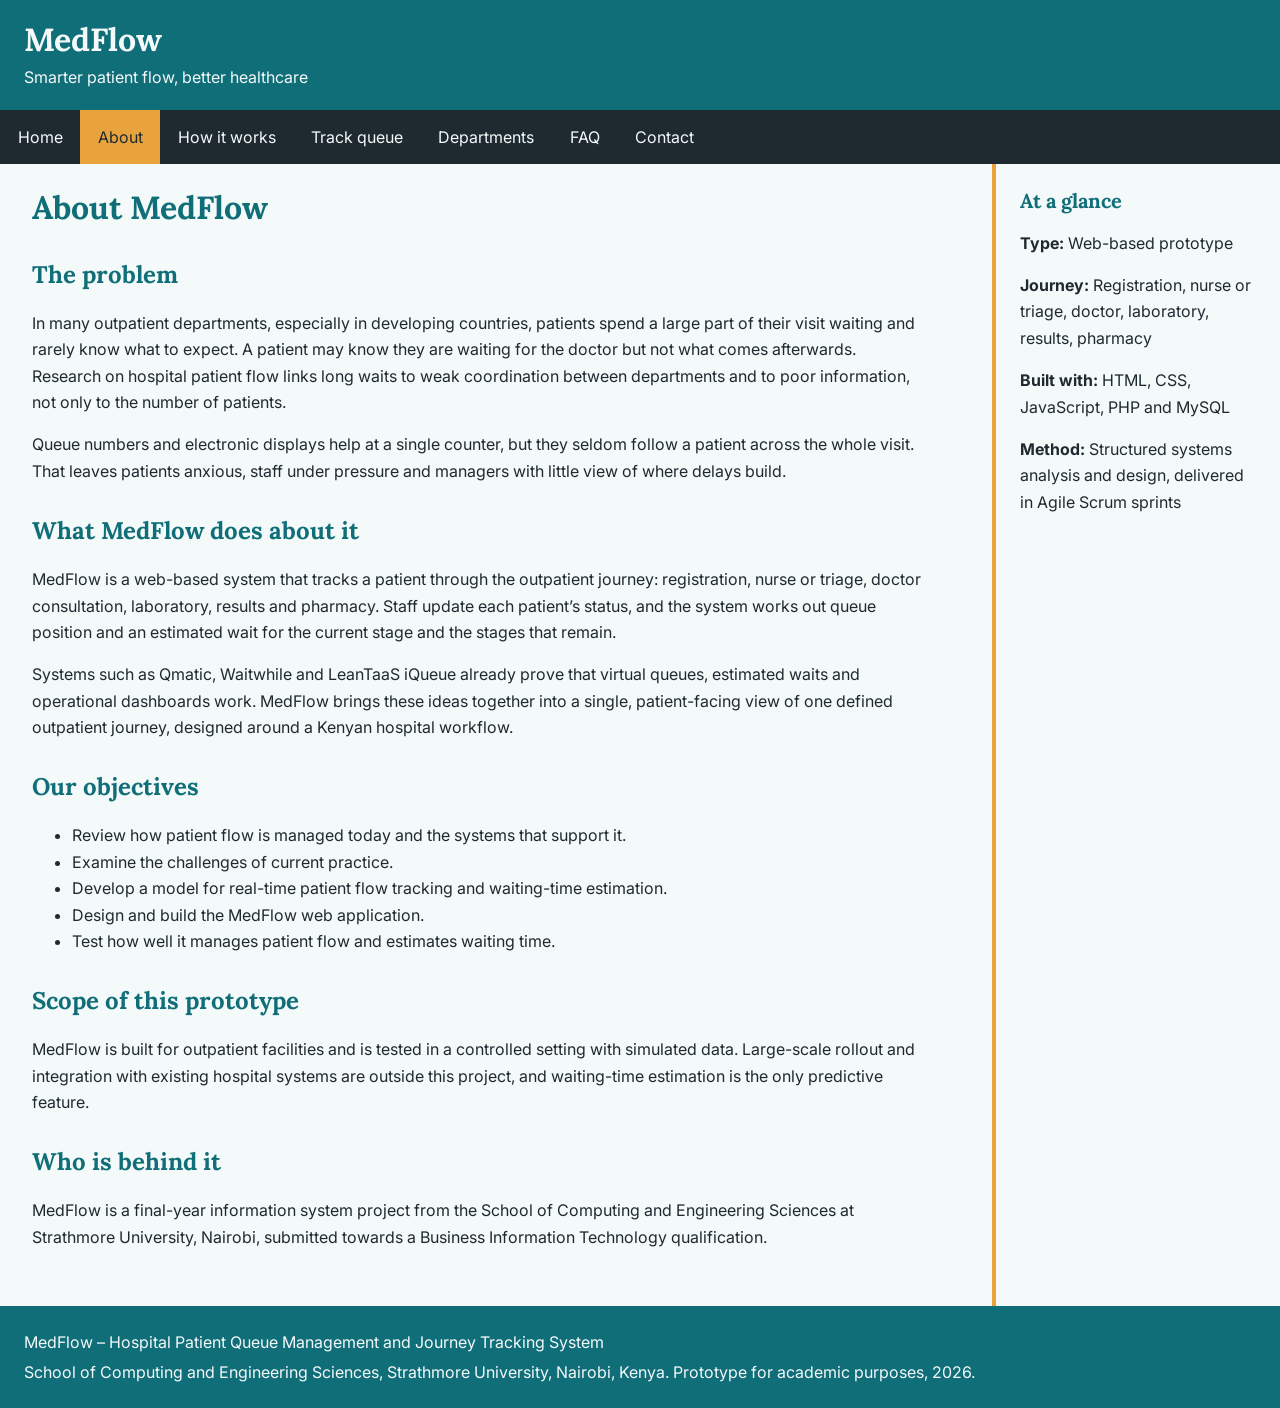
==== about.html @ 9db52949 "Add HTML pages for About, Contact, Departments, FAQ, How It Works, and Track Queue" ====
<!DOCTYPE html>
<html lang="en">
<head>
  <meta charset="utf-8">
  <meta name="viewport" content="width=device-width, initial-scale=1">
  <title>About – MedFlow</title>
  <meta name="description" content="MedFlow is a web-based patient queue and journey tracking system for outpatient hospital visits.">
  <link rel="preconnect" href="https://fonts.googleapis.com">
  <link rel="preconnect" href="https://fonts.gstatic.com" crossorigin>
  <link rel="stylesheet" href="https://fonts.googleapis.com/css2?family=Inter:wght@400;600&amp;family=Lora:wght@600;700&amp;display=swap">
  <link rel="stylesheet" href="css/style.css">
</head>
<body>
  <header>
    <h1>MedFlow</h1>
    <p>Smarter patient flow, better healthcare</p>
  </header>
  <nav aria-label="Main">
    <ul>
      <li><a href="index.html">Home</a></li>
      <li><a href="about.html" aria-current="page">About</a></li>
      <li><a href="how-it-works.html">How it works</a></li>
      <li><a href="track-queue.html">Track queue</a></li>
      <li><a href="departments.html">Departments</a></li>
      <li><a href="faq.html">FAQ</a></li>
      <li><a href="contact.html">Contact</a></li>
    </ul>
  </nav>
  <main>
    <h1>About MedFlow</h1>

    <h2>The problem</h2>
    <p>In many outpatient departments, especially in developing countries, patients spend a large part of their visit waiting and rarely know what to expect. A patient may know they are waiting for the doctor but not what comes afterwards. Research on hospital patient flow links long waits to weak coordination between departments and to poor information, not only to the number of patients.</p>
    <p>Queue numbers and electronic displays help at a single counter, but they seldom follow a patient across the whole visit. That leaves patients anxious, staff under pressure and managers with little view of where delays build.</p>

    <h2>What MedFlow does about it</h2>
    <p>MedFlow is a web-based system that tracks a patient through the outpatient journey: registration, nurse or triage, doctor consultation, laboratory, results and pharmacy. Staff update each patient’s status, and the system works out queue position and an estimated wait for the current stage and the stages that remain.</p>
    <p>Systems such as Qmatic, Waitwhile and LeanTaaS iQueue already prove that virtual queues, estimated waits and operational dashboards work. MedFlow brings these ideas together into a single, patient-facing view of one defined outpatient journey, designed around a Kenyan hospital workflow.</p>

    <h2>Our objectives</h2>
    <ul>
      <li>Review how patient flow is managed today and the systems that support it.</li>
      <li>Examine the challenges of current practice.</li>
      <li>Develop a model for real-time patient flow tracking and waiting-time estimation.</li>
      <li>Design and build the MedFlow web application.</li>
      <li>Test how well it manages patient flow and estimates waiting time.</li>
    </ul>

    <h2>Scope of this prototype</h2>
    <p>MedFlow is built for outpatient facilities and is tested in a controlled setting with simulated data. Large-scale rollout and integration with existing hospital systems are outside this project, and waiting-time estimation is the only predictive feature.</p>

    <h2>Who is behind it</h2>
    <p>MedFlow is a final-year information system project from the School of Computing and Engineering Sciences at Strathmore University, Nairobi, submitted towards a Business Information Technology qualification.</p>

  </main>
  <aside>
    <h2>At a glance</h2>
    <p><strong>Type:</strong> Web-based prototype</p>
    <p><strong>Journey:</strong> Registration, nurse or triage, doctor, laboratory, results, pharmacy</p>
    <p><strong>Built with:</strong> HTML, CSS, JavaScript, PHP and MySQL</p>
    <p><strong>Method:</strong> Structured systems analysis and design, delivered in Agile Scrum sprints</p>

  </aside>
  <footer>
    <p>MedFlow – Hospital Patient Queue Management and Journey Tracking System</p>
    <p>School of Computing and Engineering Sciences, Strathmore University, Nairobi, Kenya. Prototype for academic purposes, 2026.</p>
  </footer>
</body>
</html>
---- css/style.css ----
/* House style — main #0F6E78 ground #F4F9FA ink #1F2A30 accent #E8A33D
   headings: Lora, serif   body: Inter, sans-serif */

/* 1 · house style */
* { box-sizing: border-box; }
body {
  margin: 0;
  background: #F4F9FA;
  color: #1F2A30;
  font-family: Inter, sans-serif;
  line-height: 1.65;
}
h1, h2, h3 { font-family: Lora, serif; color: #0F6E78; line-height: 1.25; }
h2 { margin-top: 2rem; }
a { color: #0F6E78; text-underline-offset: 3px; }
a:focus-visible, button:focus-visible, input:focus-visible,
select:focus-visible, textarea:focus-visible, summary:focus-visible {
  outline: 3px solid #E8A33D;
  outline-offset: 2px;
}
header { grid-area: header; background: #0F6E78; color: #F4F9FA; padding: 1.25rem 1.5rem; }
header h1 { color: #F4F9FA; margin: 0; font-size: 2rem; }
header p { margin: 0.25rem 0 0; }
footer { grid-area: footer; background: #0F6E78; color: #F4F9FA; padding: 1.25rem 1.5rem; }
footer p { margin: 0.2rem 0; }
img, input, select, textarea { max-width: 100%; }

/* 2 · layout */
body {
  display: grid;
  grid-template-columns: minmax(0, 1fr) 18rem;
  grid-template-areas:
    "header header"
    "nav    nav"
    "main   aside"
    "footer footer";
}
nav { grid-area: nav; background: #1F2A30; position: sticky; top: 0; z-index: 10; }
nav ul { display: flex; list-style: none; margin: 0; padding: 0; }
nav a {
  display: block;
  padding: 0.85rem 1.1rem;
  color: #F4F9FA;
  text-decoration: none;
}
nav a:hover, nav a[aria-current="page"] { background: #E8A33D; color: #1F2A30; }
main { grid-area: main; padding: 1.5rem 2rem 2.5rem; max-width: 60rem; }
main h1 { margin-top: 0; }
aside {
  grid-area: aside;
  padding: 1.5rem;
  border-left: 4px solid #E8A33D;
}
aside h2 { margin-top: 0; font-size: 1.25rem; }
.cards { display: flex; flex-wrap: wrap; gap: 1rem; margin: 1rem 0; }
.card {
  flex: 1 1 14rem;
  padding: 1rem 1.25rem;
  border: 1px solid #0F6E78;
  border-top: 5px solid #E8A33D;
}
.card h3 { margin-top: 0; }
.table-scroll { overflow-x: auto; margin: 1rem 0; }

/* 3 · track-queue.html — journey table and status badges */
.journey { border-collapse: collapse; width: 100%; min-width: 34rem; }
.journey caption { text-align: left; font-weight: 600; padding-bottom: 0.5rem; }
.journey th, .journey td { border: 1px solid #0F6E78; padding: 0.6rem 0.8rem; text-align: left; }
.journey thead th { background: #0F6E78; color: #F4F9FA; }
.badge { display: inline-block; padding: 0.1rem 0.7rem; border: 1px solid #0F6E78; }
.badge-done { background: #0F6E78; color: #F4F9FA; }
.badge-now { background: #E8A33D; color: #1F2A30; border-color: #E8A33D; font-weight: 600; }
.badge-pending { background: #F4F9FA; color: #1F2A30; }
.patient-summary { padding: 1rem 1.25rem; border: 1px solid #0F6E78; border-left: 5px solid #0F6E78; }
.patient-summary p { margin: 0.2rem 0; }

/* 4 · contact.html, faq.html, how-it-works.html — form, details, steps */
form { display: grid; gap: 0.9rem; max-width: 34rem; }
label { font-weight: 600; display: block; margin-bottom: 0.25rem; }
input, select, textarea {
  width: 100%;
  padding: 0.6rem 0.7rem;
  border: 1px solid #1F2A30;
  background: #F4F9FA;
  color: #1F2A30;
  font: inherit;
}
button {
  justify-self: start;
  padding: 0.7rem 1.4rem;
  border: 0;
  background: #0F6E78;
  color: #F4F9FA;
  font: inherit;
  font-weight: 600;
  cursor: pointer;
}
button:hover { background: #E8A33D; color: #1F2A30; }
details { border: 1px solid #0F6E78; padding: 0.75rem 1rem; margin: 0.75rem 0; }
summary { cursor: pointer; font-weight: 600; color: #0F6E78; }
.steps { padding-left: 1.4rem; }
.steps li { margin: 0 0 1rem; padding-left: 0.4rem; }
.steps li::marker { font-family: Lora, serif; font-weight: 700; color: #0F6E78; }
.lead { font-size: 1.15rem; }

/* 5 · phone — keep this last */
@media (max-width: 700px) {
  body {
    grid-template-columns: minmax(0, 1fr);
    grid-template-areas:
      "header"
      "nav"
      "main"
      "aside"
      "footer";
  }
  nav { position: static; }
  nav ul { flex-wrap: wrap; }
  main { padding: 1.25rem 1rem 2rem; }
  aside { border-left: 0; border-top: 4px solid #E8A33D; }
}
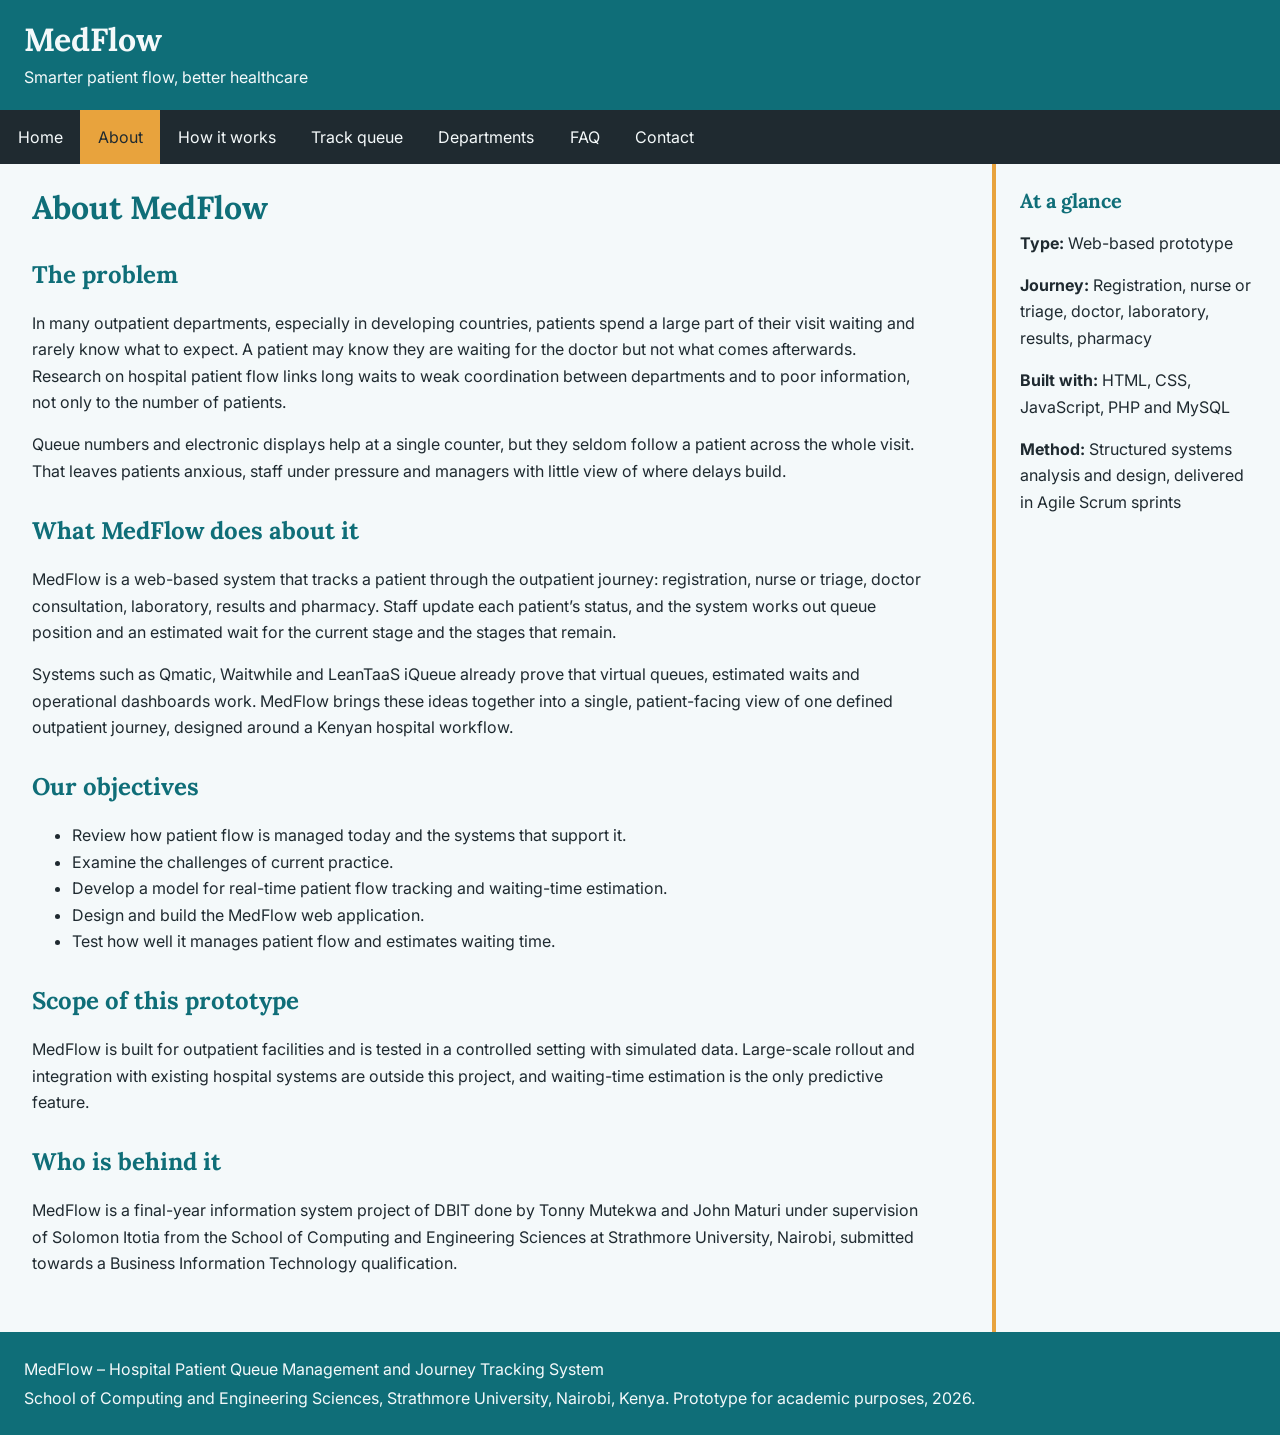
==== commit db33bddc: "Add project team details to the about page" ====
--- a/about.html
+++ b/about.html
@@ -50,7 +50,7 @@
     <p>MedFlow is built for outpatient facilities and is tested in a controlled setting with simulated data. Large-scale rollout and integration with existing hospital systems are outside this project, and waiting-time estimation is the only predictive feature.</p>
 
     <h2>Who is behind it</h2>
-    <p>MedFlow is a final-year information system project from the School of Computing and Engineering Sciences at Strathmore University, Nairobi, submitted towards a Business Information Technology qualification.</p>
+    <p>MedFlow is a final-year information system project of DBIT done by Tonny Mutekwa and John Maturi under supervision of Solomon Itotia from the School of Computing and Engineering Sciences at Strathmore University, Nairobi, submitted towards a Business Information Technology qualification.</p>
 
   </main>
   <aside>
